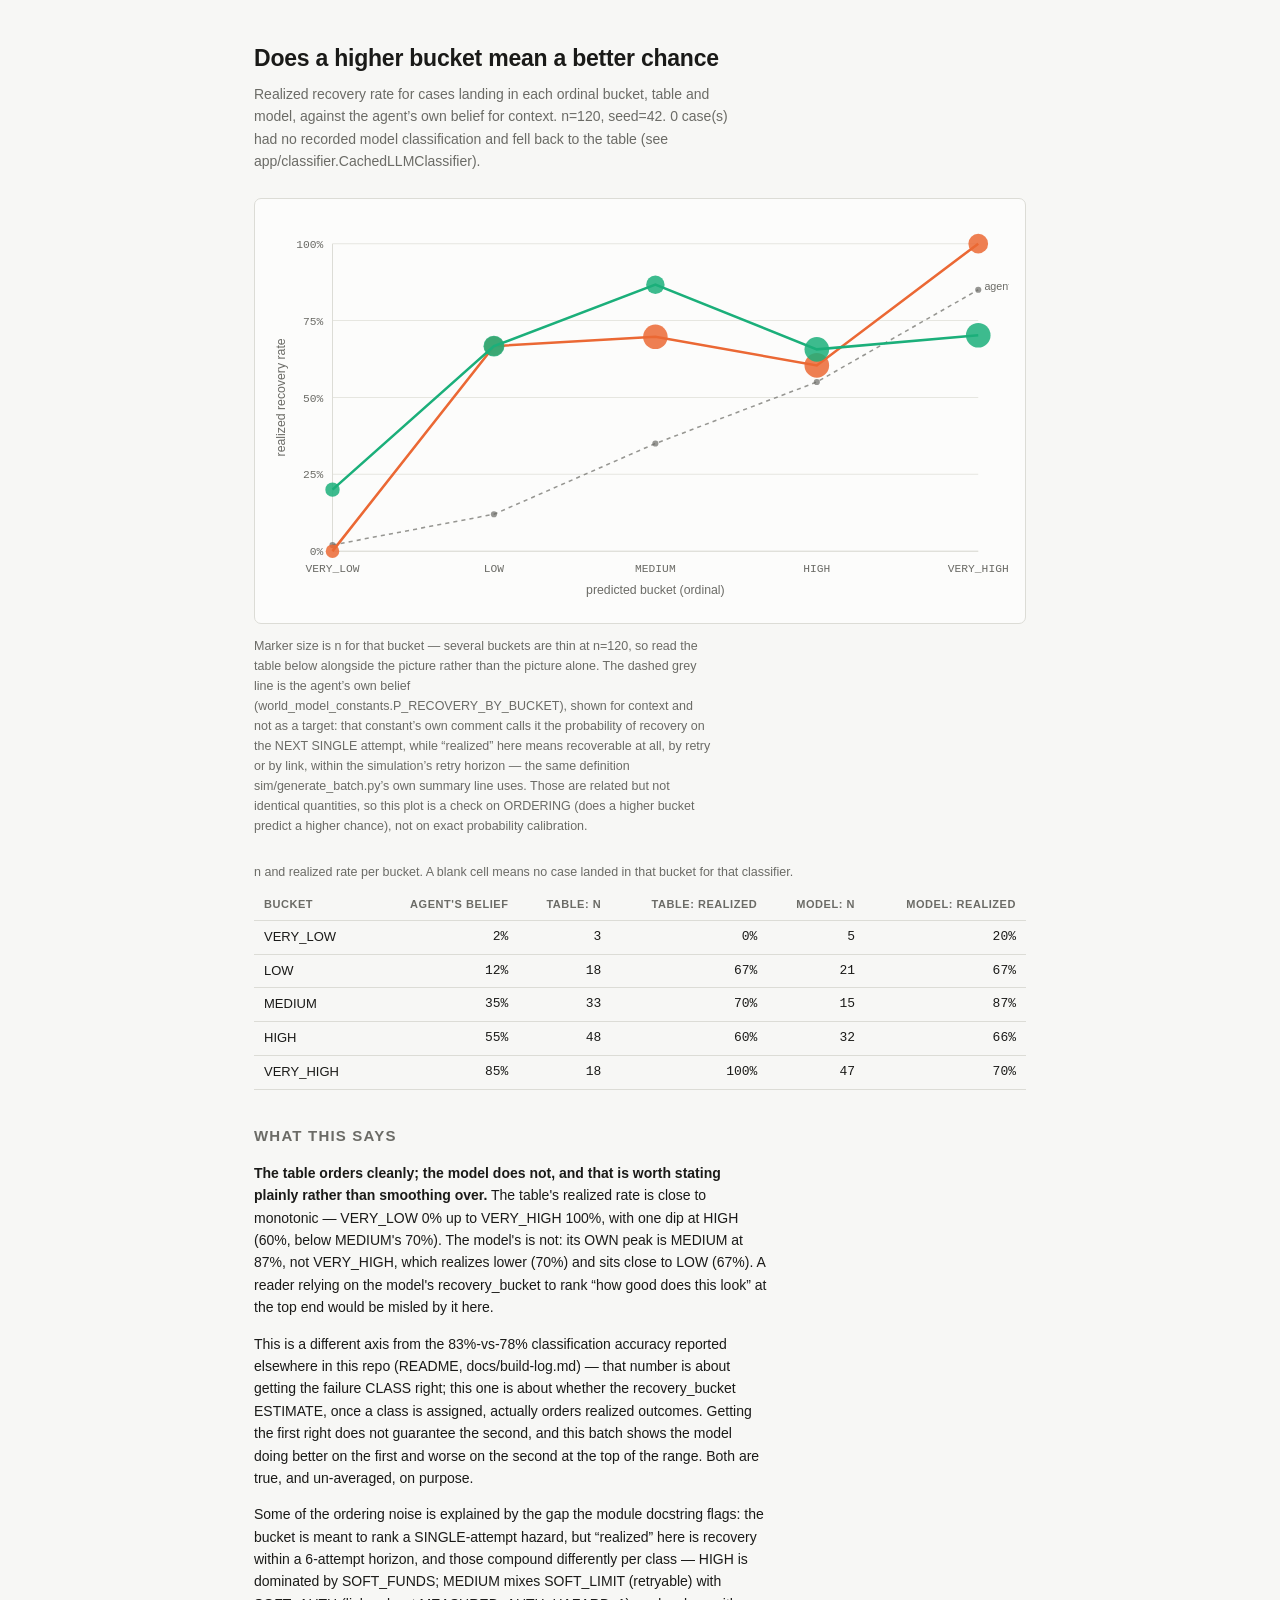
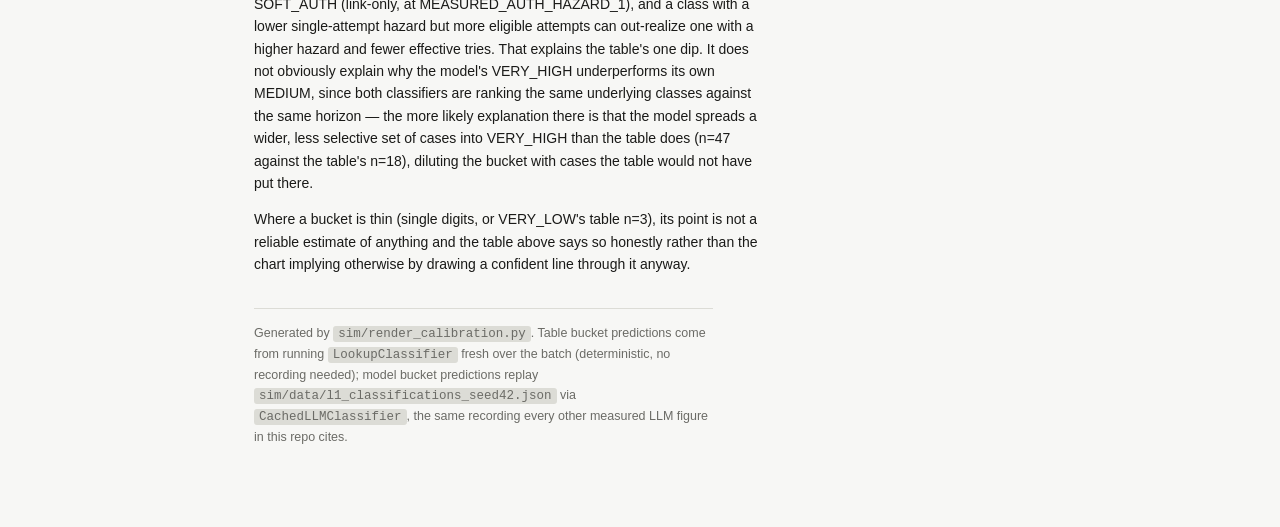
==== docs/results/calibration.html @ a1163d44 "feat(l1): calibration plot - the last open item from the LLM measurement Section 5.1 called this che" ====
<!doctype html><html lang=en><head><meta charset=utf-8>
<meta name=viewport content="width=device-width,initial-scale=1">
<title>Backstop &mdash; calibration</title><style>
:root{--bg:#f7f7f5;--fg:#1a1a18;--mut:#6b6b66;--line:#dcdcd6;--card:#fcfcfb}
@media(prefers-color-scheme:dark){:root:not([data-theme="light"]){
--bg:#161614;--fg:#ecebe6;--mut:#9b9a92;--line:#33322d;--card:#1a1a19}}
:root[data-theme="dark"]{--bg:#161614;--fg:#ecebe6;--mut:#9b9a92;--line:#33322d;--card:#1a1a19}
*{box-sizing:border-box}
body{margin:0;background:var(--bg);color:var(--fg);
font:14px/1.6 ui-sans-serif,-apple-system,"Segoe UI",Roboto,sans-serif}
.wrap{max-width:820px;margin:0 auto;padding:40px 24px 72px}
h1{font-size:23px;margin:0 0 6px;letter-spacing:-.01em}
.sub{color:var(--mut);margin:0 0 26px;max-width:64ch}
.fig{background:var(--card);border:1px solid var(--line);border-radius:7px;
padding:18px 16px 10px;margin:0 0 12px}
.cap{color:var(--mut);font-size:12.5px;margin:2px 0 26px;max-width:66ch}
.grid{stroke:var(--grid,#e6e6e0);stroke-width:1}
.axis{stroke:var(--line);stroke-width:1}
.ax{fill:var(--mut);font-size:11px;font-family:ui-monospace,monospace}
.axt{fill:var(--mut);font-size:12px}
.tiny{fill:var(--mut);font-size:10.5px}
.line{fill:none;stroke-width:2.5}
.belief{fill:none;stroke:var(--mut);stroke-width:1.5;stroke-dasharray:4 4;opacity:.7}
.beliefpt{fill:var(--mut);opacity:.7}
circle{cursor:default}
table{border-collapse:collapse;width:100%;font-size:13px;margin:8px 0 0}
caption{text-align:left;color:var(--mut);font-size:12.5px;padding:0 0 8px}
th,td{text-align:right;padding:6px 10px;border-bottom:1px solid var(--line)}
th:first-child,td:first-child{text-align:left}
th{color:var(--mut);font-weight:600;font-size:11px;text-transform:uppercase;letter-spacing:.05em}
td.num{font-family:ui-monospace,monospace}
h2{font-size:15px;margin:34px 0 10px;text-transform:uppercase;letter-spacing:.08em;
color:var(--mut);font-weight:600}
p{max-width:66ch}
code{background:var(--line);padding:1px 5px;border-radius:3px;
font-family:ui-monospace,monospace;font-size:12.5px}
</style></head><body><div class=wrap>
<h1>Does a higher bucket mean a better chance</h1>
<p class=sub>Realized recovery rate for cases landing in each ordinal bucket, table and
model, against the agent&rsquo;s own belief for context. n=120, seed=42.
0 case(s) had no recorded model classification and fell back to the
table (see app/classifier.CachedLLMClassifier).</p>

<div class=fig><svg viewBox="0 0 720 380" width="100%" role="img" aria-label="Realized recovery rate by predicted bucket, table and model, against the agent's own belief.">
<line x1="60" y1="326.0" x2="690" y2="326.0" class="grid"/>
<text x="51" y="330.0" class="ax" text-anchor="end">0%</text>
<line x1="60" y1="251.0" x2="690" y2="251.0" class="grid"/>
<text x="51" y="255.0" class="ax" text-anchor="end">25%</text>
<line x1="60" y1="176.0" x2="690" y2="176.0" class="grid"/>
<text x="51" y="180.0" class="ax" text-anchor="end">50%</text>
<line x1="60" y1="101.0" x2="690" y2="101.0" class="grid"/>
<text x="51" y="105.0" class="ax" text-anchor="end">75%</text>
<line x1="60" y1="26.0" x2="690" y2="26.0" class="grid"/>
<text x="51" y="30.0" class="ax" text-anchor="end">100%</text>
<text x="60.0" y="346.0" class="ax" text-anchor="middle">VERY_LOW</text>
<text x="217.5" y="346.0" class="ax" text-anchor="middle">LOW</text>
<text x="375.0" y="346.0" class="ax" text-anchor="middle">MEDIUM</text>
<text x="532.5" y="346.0" class="ax" text-anchor="middle">HIGH</text>
<text x="690.0" y="346.0" class="ax" text-anchor="middle">VERY_HIGH</text>
<line x1="60" y1="326" x2="690" y2="326" class="axis"/>
<line x1="60" y1="26" x2="60" y2="326" class="axis"/>
<path d="M60.0,320.0 L217.5,290.0 L375.0,221.0 L532.5,161.0 L690.0,71.0" class="belief"/>
<circle cx="60.0" cy="320.0" r="3" class="beliefpt"><title>agent believes 2% for VERY_LOW</title></circle>
<circle cx="217.5" cy="290.0" r="3" class="beliefpt"><title>agent believes 12% for LOW</title></circle>
<circle cx="375.0" cy="221.0" r="3" class="beliefpt"><title>agent believes 35% for MEDIUM</title></circle>
<circle cx="532.5" cy="161.0" r="3" class="beliefpt"><title>agent believes 55% for HIGH</title></circle>
<circle cx="690.0" cy="71.0" r="3" class="beliefpt"><title>agent believes 85% for VERY_HIGH</title></circle>
<text x="696.0" y="71.0" class="tiny" text-anchor="start">agent's belief</text>
<path d="M60.0,326.0 L217.5,126.0 L375.0,116.9 L532.5,144.8 L690.0,26.0" class="line" style="stroke:#eb6834"/>
<circle cx="60.0" cy="326.0" r="6.6" fill="#eb6834" fill-opacity="0.85"><title>Decision table / VERY_LOW: 0% of 3 recovered</title></circle>
<circle cx="217.5" cy="126.0" r="9.6" fill="#eb6834" fill-opacity="0.85"><title>Decision table / LOW: 67% of 18 recovered</title></circle>
<circle cx="375.0" cy="116.9" r="12.0" fill="#eb6834" fill-opacity="0.85"><title>Decision table / MEDIUM: 70% of 33 recovered</title></circle>
<circle cx="532.5" cy="144.8" r="12.0" fill="#eb6834" fill-opacity="0.85"><title>Decision table / HIGH: 60% of 48 recovered</title></circle>
<circle cx="690.0" cy="26.0" r="9.6" fill="#eb6834" fill-opacity="0.85"><title>Decision table / VERY_HIGH: 100% of 18 recovered</title></circle>
<path d="M60.0,266.0 L217.5,126.0 L375.0,66.0 L532.5,129.1 L690.0,115.4" class="line" style="stroke:#1baf7a"/>
<circle cx="60.0" cy="266.0" r="7.0" fill="#1baf7a" fill-opacity="0.85"><title>Model (recorded) / VERY_LOW: 20% of 5 recovered</title></circle>
<circle cx="217.5" cy="126.0" r="10.2" fill="#1baf7a" fill-opacity="0.85"><title>Model (recorded) / LOW: 67% of 21 recovered</title></circle>
<circle cx="375.0" cy="66.0" r="9.0" fill="#1baf7a" fill-opacity="0.85"><title>Model (recorded) / MEDIUM: 87% of 15 recovered</title></circle>
<circle cx="532.5" cy="129.1" r="12.0" fill="#1baf7a" fill-opacity="0.85"><title>Model (recorded) / HIGH: 66% of 32 recovered</title></circle>
<circle cx="690.0" cy="115.4" r="12.0" fill="#1baf7a" fill-opacity="0.85"><title>Model (recorded) / VERY_HIGH: 70% of 47 recovered</title></circle>
<text x="375" y="368" class="axt" text-anchor="middle">predicted bucket (ordinal)</text>
<text x="14" y="176" class="axt" text-anchor="middle" transform="rotate(-90 14 176)">realized recovery rate</text>
</svg></div>
<p class=cap>Marker size is n for that bucket &mdash; several buckets are thin at n=120,
so read the table below alongside the picture rather than the picture alone. The dashed
grey line is the agent&rsquo;s own belief (world_model_constants.P_RECOVERY_BY_BUCKET),
shown for context and not as a target: that constant&rsquo;s own comment calls it the
probability of recovery on the NEXT SINGLE attempt, while &ldquo;realized&rdquo; here means
recoverable at all, by retry or by link, within the simulation&rsquo;s retry horizon &mdash;
the same definition sim/generate_batch.py&rsquo;s own summary line uses. Those are related
but not identical quantities, so this plot is a check on ORDERING (does a higher bucket
predict a higher chance), not on exact probability calibration.</p>

<table><caption>n and realized rate per bucket. A blank cell means no case landed in that bucket for that classifier.</caption><tr><th>bucket</th><th>agent's belief</th><th>table: n</th><th>table: realized</th><th>model: n</th><th>model: realized</th></tr>
<tr><td>VERY_LOW</td><td class='num'>2%</td><td class='num'>3</td><td class='num'>0%</td><td class='num'>5</td><td class='num'>20%</td></tr>
<tr><td>LOW</td><td class='num'>12%</td><td class='num'>18</td><td class='num'>67%</td><td class='num'>21</td><td class='num'>67%</td></tr>
<tr><td>MEDIUM</td><td class='num'>35%</td><td class='num'>33</td><td class='num'>70%</td><td class='num'>15</td><td class='num'>87%</td></tr>
<tr><td>HIGH</td><td class='num'>55%</td><td class='num'>48</td><td class='num'>60%</td><td class='num'>32</td><td class='num'>66%</td></tr>
<tr><td>VERY_HIGH</td><td class='num'>85%</td><td class='num'>18</td><td class='num'>100%</td><td class='num'>47</td><td class='num'>70%</td></tr>
</table>

<h2>What this says</h2>
<p><b>The table orders cleanly; the model does not, and that is worth stating plainly rather
than smoothing over.</b> The table's realized rate is close to monotonic &mdash; VERY_LOW
0% up to VERY_HIGH 100%,
with one dip at HIGH (60%, below MEDIUM's
70%). The model's is not: its OWN peak is MEDIUM at
87%, not VERY_HIGH, which realizes lower
(70%) and sits close to LOW (67%).
A reader relying on the model's recovery_bucket to rank &ldquo;how good does this look&rdquo;
at the top end would be misled by it here.</p>
<p>This is a different axis from the 83%-vs-78% classification accuracy reported elsewhere
in this repo (README, docs/build-log.md) &mdash; that number is about getting the failure
CLASS right; this one is about whether the recovery_bucket ESTIMATE, once a class is
assigned, actually orders realized outcomes. Getting the first right does not guarantee the
second, and this batch shows the model doing better on the first and worse on the second at
the top of the range. Both are true, and un-averaged, on purpose.</p>
<p>Some of the ordering noise is explained by the gap the module docstring flags: the
bucket is meant to rank a SINGLE-attempt hazard, but &ldquo;realized&rdquo; here is recovery
within a 6-attempt horizon, and those compound differently per class &mdash;
HIGH is dominated by SOFT_FUNDS; MEDIUM mixes SOFT_LIMIT (retryable) with SOFT_AUTH
(link-only, at MEASURED_AUTH_HAZARD_1), and a class with a lower single-attempt hazard but
more eligible attempts can out-realize one with a higher hazard and fewer effective tries.
That explains the table's one dip. It does not obviously explain why the model's VERY_HIGH
underperforms its own MEDIUM, since both classifiers are ranking the same underlying classes
against the same horizon &mdash; the more likely explanation there is that the model spreads
a wider, less selective set of cases into VERY_HIGH than the table does (n=47
against the table's n=18), diluting the bucket with cases the
table would not have put there.</p>
<p>Where a bucket is thin (single digits, or VERY_LOW's table n=3), its point is not a
reliable estimate of anything and the table above says so honestly rather than the chart
implying otherwise by drawing a confident line through it anyway.</p>
<p style="color:var(--mut);font-size:12.5px;margin-top:32px;border-top:1px solid var(--line);padding-top:14px">
Generated by <code>sim/render_calibration.py</code>. Table bucket predictions come from
running <code>LookupClassifier</code> fresh over the batch (deterministic, no recording
needed); model bucket predictions replay <code>sim/data/l1_classifications_seed42.json</code>
via <code>CachedLLMClassifier</code>, the same recording every other measured LLM figure in
this repo cites.</p>
</div></body></html>
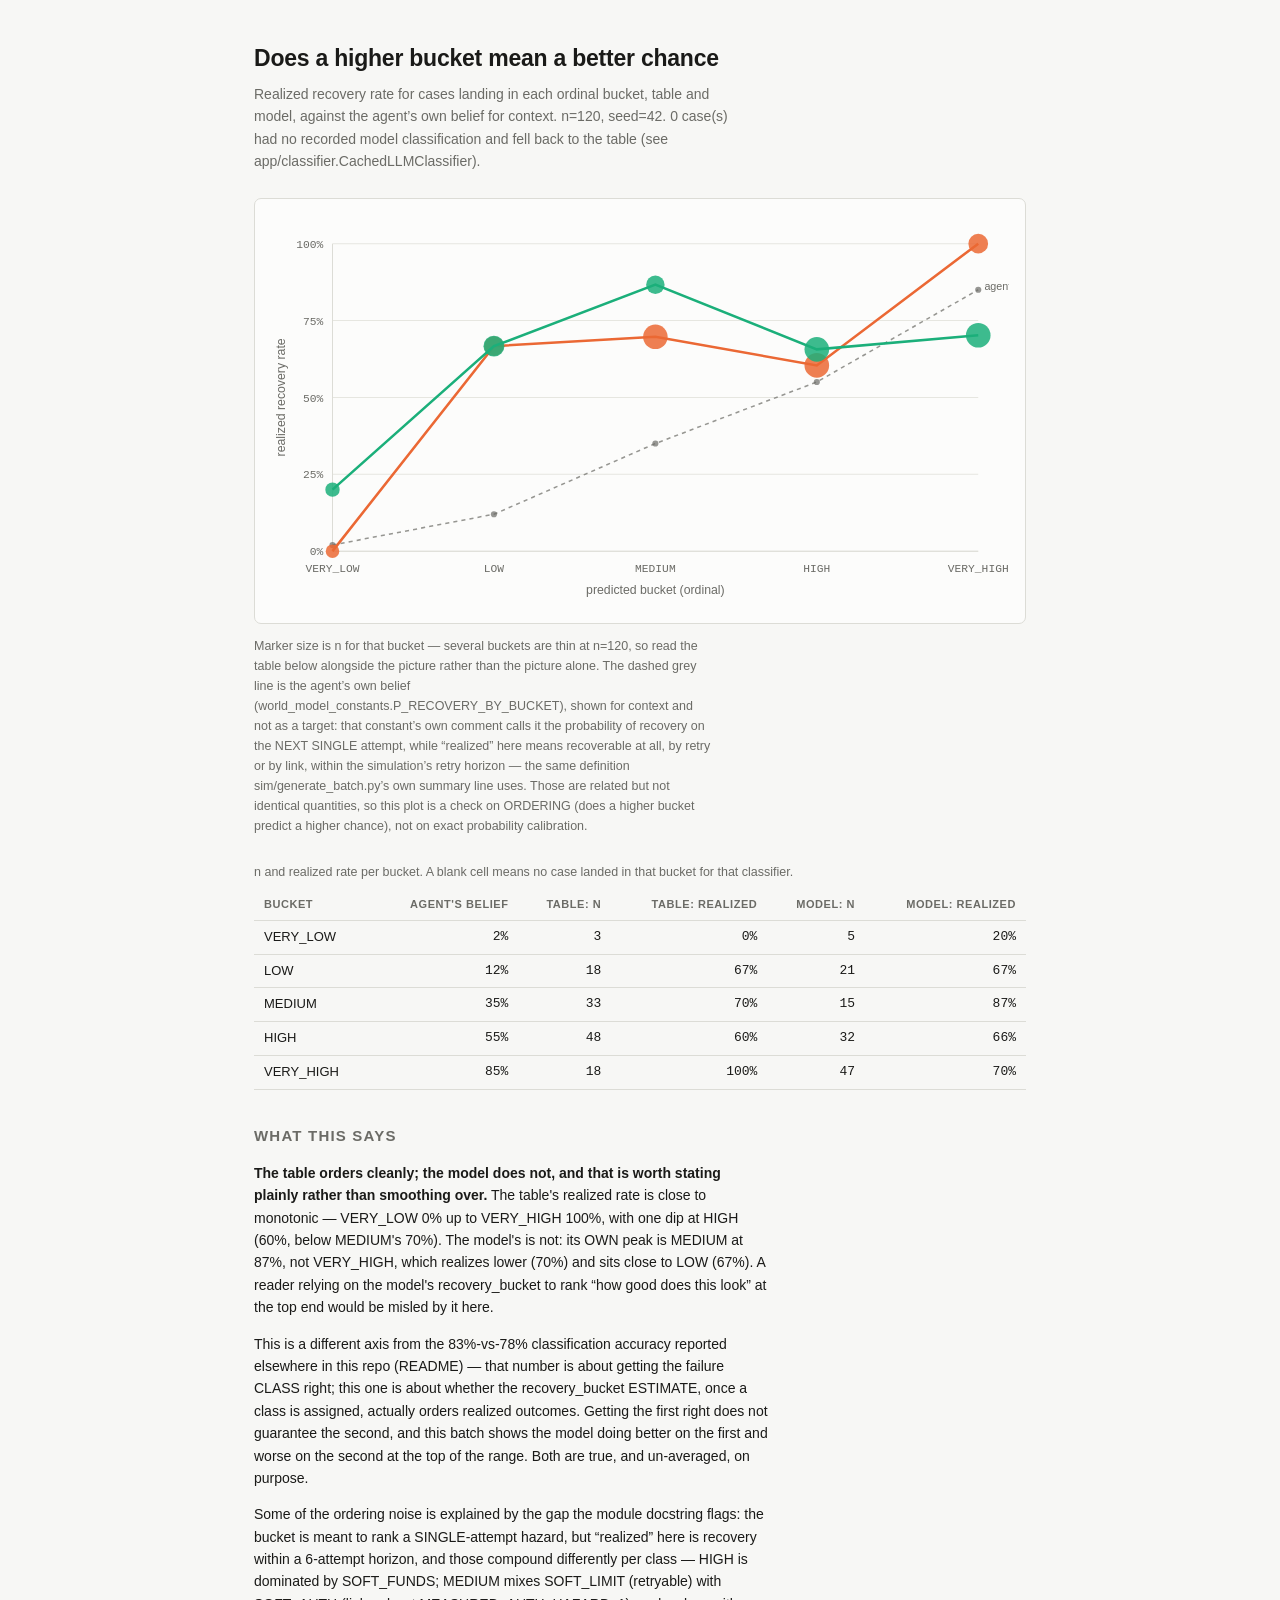
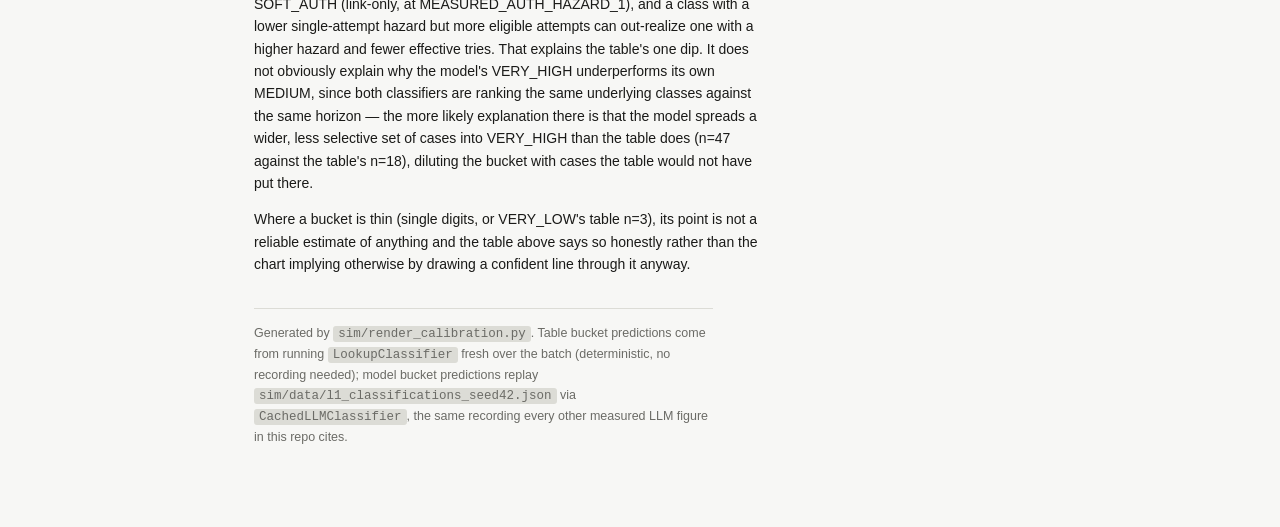
==== commit 7ddcbe30: "chore(docs): retire the AI-session handoff notes docs/HANDOFF.md and docs/build-log.md were working " ====
--- a/docs/results/calibration.html
+++ b/docs/results/calibration.html
@@ -110,7 +110,7 @@
 A reader relying on the model's recovery_bucket to rank &ldquo;how good does this look&rdquo;
 at the top end would be misled by it here.</p>
 <p>This is a different axis from the 83%-vs-78% classification accuracy reported elsewhere
-in this repo (README, docs/build-log.md) &mdash; that number is about getting the failure
+in this repo (README) &mdash; that number is about getting the failure
 CLASS right; this one is about whether the recovery_bucket ESTIMATE, once a class is
 assigned, actually orders realized outcomes. Getting the first right does not guarantee the
 second, and this batch shows the model doing better on the first and worse on the second at
